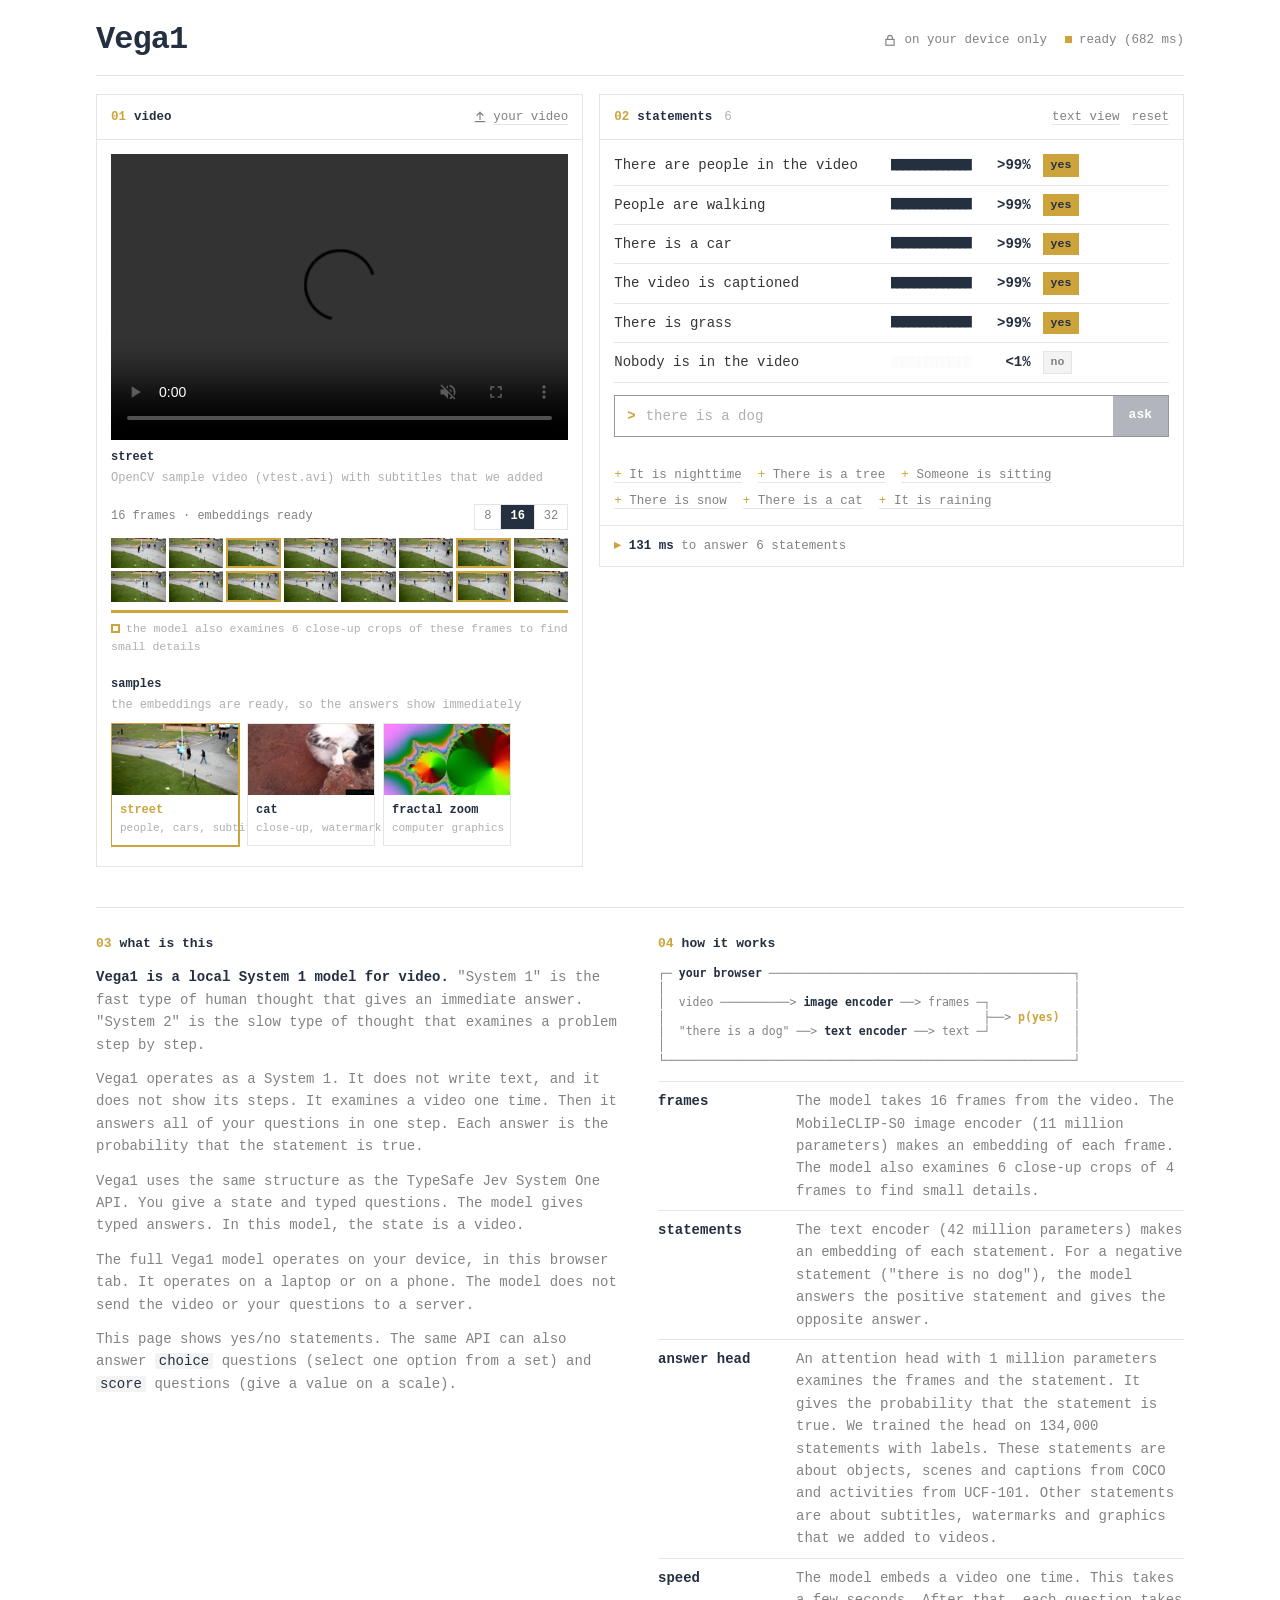
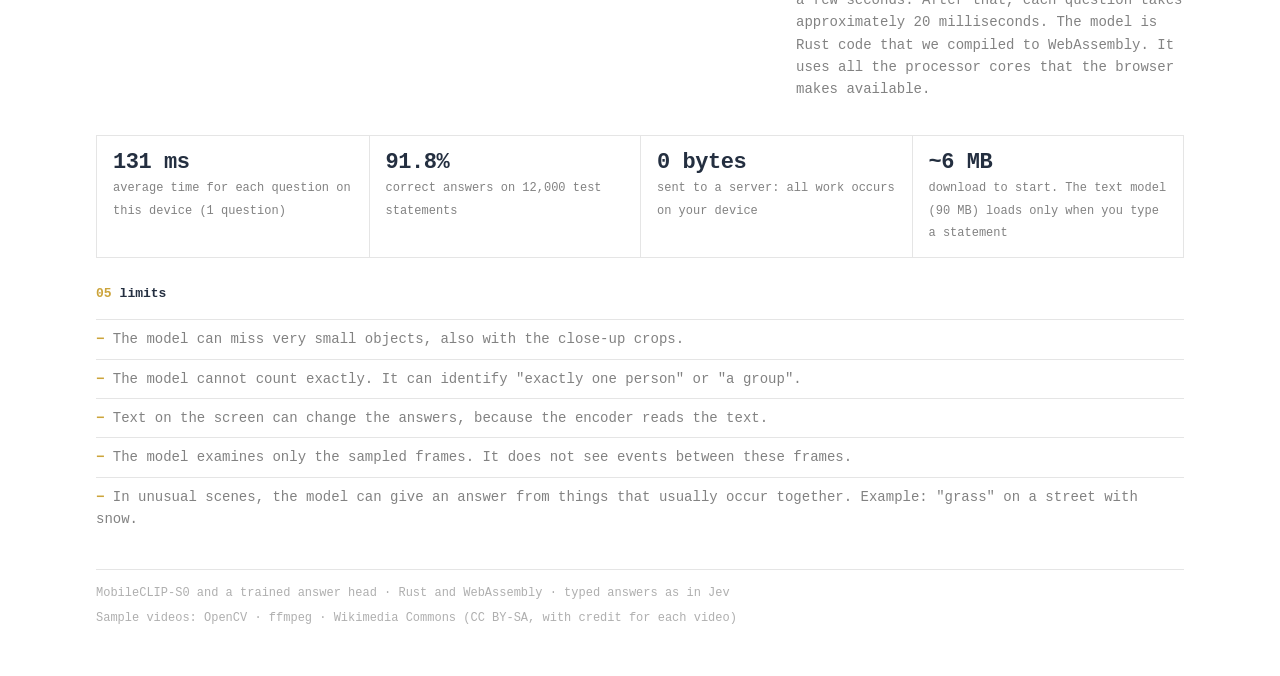
==== index.html @ 3d8e3cfb "Deploy Vega1 demo Co-Authored-By: Claude Opus 5.5 <noreply@anthropic.com>" ====
<!doctype html>
<html lang="en">
<head>
  <meta charset="utf-8">
  <meta name="viewport" content="width=device-width, initial-scale=1">
  <title>Vega1</title>
  <meta name="description" content="Ask yes/no questions about a video. Vega1, a local System 1 model, answers in milliseconds, in your browser. Nothing is uploaded.">
  <meta property="og:title" content="Vega1: a System 1 model for video">
  <meta property="og:description" content="Ask yes/no questions about a video. Vega1, a local System 1 model, answers in milliseconds, in your browser.">
  <meta property="og:type" content="website">
  <meta property="og:url" content="https://saresend.github.io/vega1/">
  <meta property="og:image" content="https://saresend.github.io/vega1/card.png">
  <meta name="twitter:card" content="summary_large_image">
  <meta name="twitter:title" content="Vega1: a System 1 model for video">
  <meta name="twitter:description" content="Ask yes/no questions about a video. Answers in milliseconds, on your device.">
  <meta name="twitter:image" content="https://saresend.github.io/vega1/card.png">
  <meta name="theme-color" content="#242F40">
  <link rel="icon" href="data:image/svg+xml,%3Csvg xmlns='http://www.w3.org/2000/svg' viewBox='0 0 32 32'%3E%3Crect width='32' height='32' fill='%23242F40'/%3E%3Cpath d='M12 9v14l11-7z' fill='%23CCA43B'/%3E%3C/svg%3E">
  <style>
    /* Fully local: system monospace stack, inline icons, no external requests.
       Palette: #363636 · #242F40 · #CCA43B · #E5E5E5 · #FFFFFF */
    :root {
      --ink: #363636; --navy: #242F40; --gold: #CCA43B; --line: #E5E5E5; --paper: #FFFFFF;
      --bg: var(--paper); --fg: var(--ink); --head: var(--navy); --muted: color-mix(in srgb, var(--ink) 62%, var(--paper));
      --faint: color-mix(in srgb, var(--ink) 40%, var(--paper)); --panel: var(--paper); --sunk: color-mix(in srgb, var(--line) 45%, var(--paper));
      --border: var(--line); --strong: color-mix(in srgb, var(--line) 55%, var(--ink));
      --btn: var(--navy); --on-btn: var(--paper);
      --yes: var(--navy); --no: color-mix(in srgb, var(--ink) 55%, var(--paper)); --unsure: var(--gold);
      --mono: "JetBrains Mono", ui-monospace, SFMono-Regular, "SF Mono", Menlo, Consolas, "Liberation Mono", monospace;
      color-scheme: light;
    }
    @media (prefers-color-scheme: dark) {
      :root {
        --bg: var(--navy); --fg: var(--line); --head: var(--paper); --muted: color-mix(in srgb, var(--line) 70%, var(--navy));
        --faint: color-mix(in srgb, var(--line) 45%, var(--navy)); --panel: color-mix(in srgb, var(--navy) 86%, var(--paper));
        --sunk: color-mix(in srgb, var(--navy) 80%, black); --border: color-mix(in srgb, var(--line) 18%, var(--navy));
        --strong: color-mix(in srgb, var(--line) 34%, var(--navy)); --btn: var(--gold); --on-btn: var(--navy);
        --yes: var(--gold); --no: color-mix(in srgb, var(--line) 55%, var(--navy)); --unsure: var(--line);
        color-scheme: dark;
      }
    }
    * { box-sizing: border-box; }
    html, body { margin: 0; }
    body { background: var(--bg); color: var(--fg); font: 14px/1.6 var(--mono); -webkit-font-smoothing: antialiased; }
    button, input, textarea { font: inherit; color: inherit; }
    button { cursor: pointer; }
    a { color: inherit; text-decoration-color: var(--gold); text-underline-offset: 3px; }
    :focus-visible { outline: 2px solid var(--gold); outline-offset: 2px; }
    [hidden] { display: none !important; }
    svg.i { width: 14px; height: 14px; flex: none; stroke: currentColor; fill: none; stroke-width: 2; stroke-linecap: square; }

    .wrap { max-width: 1120px; margin: 0 auto; padding: 0 16px 48px; }

    /* Status */
    .nav-right { margin-left: auto; display: flex; gap: 18px; flex-wrap: wrap; font-size: 12.5px; color: var(--muted); }
    .nav-right span { display: inline-flex; align-items: center; gap: 7px; white-space: nowrap; }
    .led { width: 7px; height: 7px; background: var(--faint); }
    #model-pill[data-state="ready"] .led, #model-pill[data-state="busy"] .led { background: var(--gold); }
    #model-pill[data-state="busy"] .led { animation: blink 1s steps(2) infinite; }
    #model-pill[data-state="error"] { color: var(--fg); }
    @keyframes blink { 50% { opacity: 0; } }

    /* Header */
    .top { display: flex; align-items: center; gap: 16px; flex-wrap: wrap; padding: 22px 0 18px; margin-bottom: 18px; border-bottom: 1px solid var(--border); }
    h1 { margin: 0; font-size: clamp(24px, 3.4vw, 32px); line-height: 1.1; letter-spacing: -0.03em; color: var(--head); font-weight: 700; }

    /* About */
    .about { margin-top: 40px; padding-top: 26px; border-top: 1px solid var(--border); }
    .about-grid { display: grid; grid-template-columns: minmax(0, 1fr) minmax(0, 1fr); gap: 36px; margin-bottom: 26px; }
    @media (max-width: 900px) { .about-grid { grid-template-columns: minmax(0, 1fr); gap: 20px; } }
    .about h2 { margin: 0 0 12px; font-size: 13px; font-weight: 700; color: var(--head); }
    .about h2 small { color: var(--gold); font-weight: 700; margin-right: 8px; font-size: inherit; }
    .about p { margin: 0 0 12px; color: var(--muted); }
    .about p strong { color: var(--head); }
    .about code { font: inherit; color: var(--head); background: var(--sunk); padding: 0 4px; }
    .how { list-style: none; margin: 14px 0 0; padding: 0; color: var(--muted); }
    .how li { padding: 8px 0; border-top: 1px solid var(--border); }
    .how li b { color: var(--head); }
    .how:not(.limits) li { display: grid; grid-template-columns: 9em minmax(0, 1fr); gap: 0 12px; }
    @media (max-width: 560px) { .how:not(.limits) li { grid-template-columns: 1fr; } }
    .limits li::before { content: "− "; color: var(--gold); font-weight: 700; }
    /* Fonts that carry box-drawing glyphs at the same advance as their letters. */
    pre.ascii { margin: 0; font: 11.5px/1.25 "JetBrains Mono", "SF Mono", Menlo, Consolas, "DejaVu Sans Mono", "Noto Sans Mono", monospace;
      color: var(--muted); overflow-x: auto; }
    pre.ascii b { color: var(--head); font-weight: 600; }
    pre.ascii u { text-decoration: none; color: var(--gold); font-weight: 700; }

    .stats { display: grid; grid-template-columns: repeat(4, minmax(0, 1fr)); border: 1px solid var(--border); margin-bottom: 26px; }
    .stat { padding: 14px 16px; border-left: 1px solid var(--border); }
    .stat:first-child { border-left: 0; }
    .stat b { display: block; font-size: 22px; line-height: 1.2; color: var(--head); letter-spacing: -0.02em; font-weight: 700; }
    .stat span { font-size: 12px; color: var(--muted); }
    @media (max-width: 700px) {
      .stats { grid-template-columns: repeat(2, minmax(0, 1fr)); }
      .stat:nth-child(3) { border-left: 0; }
      .stat:nth-child(n+3) { border-top: 1px solid var(--border); }
    }

    /* Panels */
    .grid { display: grid; grid-template-columns: minmax(0, 5fr) minmax(0, 6fr); gap: 16px; align-items: start; }
    @media (max-width: 900px) { .grid { grid-template-columns: 1fr; } }
    .panel { border: 1px solid var(--border); background: var(--panel); min-width: 0; }
    .panel-head { display: flex; align-items: center; gap: 12px; padding: 10px 14px; border-bottom: 1px solid var(--border); font-size: 12.5px; }
    .panel-head h2 { margin: 0; font-size: 12.5px; font-weight: 700; color: var(--head); }
    .panel-head h2 small { color: var(--gold); font-weight: 700; margin-right: 8px; font-size: inherit; }
    .panel-head .count { color: var(--faint); }
    .panel-head .spacer { flex: 1; }
    .ghost { display: inline-flex; align-items: center; gap: 6px; background: none; border: 0; padding: 2px 0; color: var(--muted);
      font-size: 12.5px; white-space: nowrap; text-decoration: underline; text-decoration-color: var(--border); text-underline-offset: 4px; }
    .ghost:hover { color: var(--head); text-decoration-color: var(--gold); }
    .panel-body { padding: 14px; }

    /* Video panel */
    .drop { border: 1px dashed var(--strong); padding: 24px 14px; text-align: center; background: var(--sunk); transition: background .12s, border-color .12s; }
    .drop.over { border-color: var(--gold); background: color-mix(in srgb, var(--gold) 10%, var(--panel)); }
    .drop strong { display: block; color: var(--head); }
    .drop .hint { color: var(--faint); font-size: 12px; }
    .btn { display: inline-flex; align-items: center; gap: 8px; margin-top: 12px; padding: 8px 14px; border: 0; background: var(--btn); color: var(--on-btn);
      font-weight: 700; font-size: 13px; }
    .btn:hover { filter: brightness(1.12); }
    .label-row { display: flex; flex-wrap: wrap; align-items: baseline; gap: 2px 10px; margin: 18px 0 8px; font-size: 12px; color: var(--faint); }
    .label-row b { color: var(--head); font-weight: 700; }
    .samples { display: grid; grid-auto-flow: column; grid-auto-columns: 128px; gap: 8px; overflow-x: auto; scroll-snap-type: x mandatory;
      padding-bottom: 6px; -webkit-overflow-scrolling: touch; scrollbar-width: thin; }
    .sample { scroll-snap-align: start; }
    .sample.active { border-color: var(--gold); outline: 1px solid var(--gold); }
    .sample.active .sname { color: var(--gold); }
    .text-status { font-size: 12px; color: var(--faint); margin-top: 6px; min-height: 1em; }
    .sample { display: flex; flex-direction: column; padding: 0; text-align: left; border: 1px solid var(--border); background: var(--panel); min-width: 0; }
    .sample:hover { border-color: var(--gold); }
    .sample:hover .sname { color: var(--gold); }
    .sample .thumb { display: block; width: 100%; aspect-ratio: 16 / 9; background-color: var(--navy); background-repeat: no-repeat; }
    .sample .sname { padding: 6px 8px 0; font-size: 12px; font-weight: 700; color: var(--head); overflow: hidden; text-overflow: ellipsis; white-space: nowrap; }
    .sample .smeta { padding: 0 8px 7px; font-size: 11px; color: var(--faint); overflow: hidden; text-overflow: ellipsis; white-space: nowrap; }

    .player video { width: 100%; display: block; aspect-ratio: 16 / 10; object-fit: contain; background: #000; }
    .file-row { display: flex; flex-wrap: wrap; align-items: baseline; gap: 2px 10px; margin-top: 8px; font-size: 12px; color: var(--faint); }
    .file-row .name { color: var(--head); font-weight: 700; }
    .frames-head { display: flex; align-items: center; gap: 10px; margin: 16px 0 8px; font-size: 12px; color: var(--muted); }
    .frames-head .spacer { flex: 1; }
    .seg { display: inline-flex; border: 1px solid var(--border); }
    .seg button { border: 0; background: none; padding: 2px 9px; font-size: 12px; color: var(--muted); }
    .seg button + button { border-left: 1px solid var(--border); }
    .seg button[aria-pressed="true"] { background: var(--btn); color: var(--on-btn); font-weight: 700; }
    .strip { display: grid; grid-template-columns: repeat(8, 1fr); gap: 3px; }
    .strip .f { position: relative; aspect-ratio: 16 / 9; background-color: var(--sunk); background-repeat: no-repeat; overflow: hidden; }
    .strip .f canvas { width: 100%; height: 100%; display: block; opacity: 0; transition: opacity .2s; }
    .strip .f.decoded canvas { opacity: 0.35; }
    .strip .f.done canvas { opacity: 1; }
    .strip .f.crops { outline: 2px solid var(--gold); outline-offset: -2px; }
    .progress { height: 3px; background: var(--border); margin-top: 8px; }
    .progress i { display: block; height: 100%; width: 0; background: var(--gold); transition: width .2s; }
    .legend { margin-top: 7px; font-size: 11.5px; color: var(--faint); }
    .legend b { display: inline-block; width: 9px; height: 9px; outline: 2px solid var(--gold); outline-offset: -2px; margin-right: 6px; vertical-align: -1px; }

    /* Statements */
    .stmts { list-style: none; margin: 0; padding: 0; }
    .stmt { display: grid; grid-template-columns: minmax(0, 1fr) auto 3.4em 6.6em 22px; align-items: center; gap: 12px;
      padding: 8px 0; border-bottom: 1px solid var(--border); }
    .stmt:first-child { padding-top: 0; }
    .stmt .text { overflow-wrap: anywhere; }
    .bar { font-size: 11px; letter-spacing: -0.08em; white-space: nowrap; user-select: none; }
    .bar .on { color: var(--no); }
    .bar .off { color: var(--border); }
    .pct { text-align: right; font-variant-numeric: tabular-nums; font-weight: 700; color: var(--head); }
    .tag { justify-self: start; font-size: 11.5px; font-weight: 700; padding: 1px 7px; border: 1px solid var(--border); color: var(--muted); }
    .stmt.yes .bar .on { color: var(--yes); }
    .stmt.yes .tag { background: var(--gold); border-color: var(--gold); color: var(--navy); }
    .stmt.no .tag { background: var(--sunk); }
    .stmt.unsure .bar .on { color: var(--unsure); }
    .stmt.unsure .tag { border-style: dashed; border-color: var(--gold); color: var(--fg); }
    .stmt.idle .tag, .stmt.pending .tag { visibility: hidden; }
    .stmt.idle .pct, .stmt.pending .pct { color: var(--faint); font-weight: 400; }
    .stmt.pending .bar .off { animation: blink 0.9s steps(2) infinite; }
    .remove { width: 22px; height: 22px; border: 0; background: none; color: var(--faint); display: grid; place-items: center; opacity: 0; }
    .stmt:hover .remove, .remove:focus-visible { opacity: 1; }
    .remove:hover { color: var(--head); }
    @media (hover: none) { .remove { opacity: 1; } }
    @media (max-width: 560px) {
      .stmt { grid-template-columns: minmax(0, 1fr) auto auto 30px; row-gap: 0; gap: 0 8px; padding: 6px 0; }
      .stmt .text { grid-column: 1; grid-row: 1; }
      .stmt .pct { grid-column: 2; grid-row: 1; }
      .stmt .tag { grid-column: 3; grid-row: 1; }
      .stmt .remove { grid-column: 4; grid-row: 1 / 3; width: 30px; height: 30px; }
      .stmt .bar { grid-column: 1 / 4; grid-row: 2; font-size: 8px; line-height: 1.2; letter-spacing: -0.1em; }
    }
    .add { display: flex; margin-top: 12px; border: 1px solid var(--strong); }
    .add:focus-within { border-color: var(--gold); }
    .add .prompt { padding: 9px 0 9px 12px; color: var(--gold); font-weight: 700; }
    .add input { flex: 1; min-width: 0; padding: 9px 10px; border: 0; background: transparent; }
    .add input::placeholder { color: var(--faint); }
    .add input:focus { outline: none; }
    .add button { border: 0; padding: 0 16px; background: var(--btn); color: var(--on-btn); font-weight: 700; font-size: 13px; }
    .add button:disabled { opacity: .35; cursor: default; }
    .suggest { display: flex; flex-wrap: wrap; gap: 6px 16px; margin-top: 10px; font-size: 12.5px; }
    .suggest button { border: 0; background: none; padding: 0; color: var(--muted); text-decoration: underline; text-decoration-color: var(--border); text-underline-offset: 4px; }
    .suggest button:hover { color: var(--head); text-decoration-color: var(--gold); }
    .suggest button::before { content: "+ "; color: var(--gold); }
    .bulk textarea { width: 100%; min-height: 280px; padding: 10px 12px; border: 1px solid var(--strong); background: var(--sunk); font-size: 13px; line-height: 1.7; resize: vertical; }
    .bulk .hint { color: var(--faint); font-size: 12px; margin-top: 6px; }
    .foot { display: flex; align-items: center; gap: 8px; padding: 10px 14px; border-top: 1px solid var(--border); font-size: 12.5px; color: var(--muted); min-height: 41px; }
    .foot .speed { color: var(--head); font-weight: 700; }
    .foot .speed::before { content: "▸ "; color: var(--gold); }
    .foot .error::before { content: "! "; color: var(--gold); font-weight: 700; }
    .empty { color: var(--faint); padding: 4px 0 10px; }

    footer { margin-top: 30px; padding-top: 14px; border-top: 1px solid var(--border); color: var(--faint); font-size: 12px; display: flex; flex-wrap: wrap; gap: 6px 18px; }
    /* Phones (last, so it overrides the rules above). */
    @media (max-width: 560px) {
      .add input { font-size: 16px; } /* iOS zooms into smaller inputs */
      .remove { width: 36px; height: 36px; }
      .suggest { gap: 10px 16px; }
      .suggest button { padding: 4px 0; }
      .samples { grid-auto-columns: 104px; }
      /* Phones: answers in the first screen. */
      .wrap { padding: 0 10px 40px; }
      .top { padding: 12px 0 10px; margin-bottom: 10px; gap: 6px 12px; }
      h1 { font-size: 22px; }
      .nav-right { gap: 12px; font-size: 11px; }
      .panel-head { padding: 8px 10px; }
      .panel-body { padding: 10px; }
      .player video { aspect-ratio: 16 / 9; max-height: 38vh; }
      .file-row { flex-wrap: nowrap; overflow: hidden; }
      .file-row #file-meta { overflow: hidden; text-overflow: ellipsis; white-space: nowrap; }
      .frames-head { margin: 8px 0 0; }
      .frames-head .seg, .strip, .legend { display: none; }
      #viewer:not(.analyzing) .frames-head, #viewer:not(.analyzing) .progress { display: none; }
      .samples { grid-auto-columns: 96px; }
      .sample .smeta { display: none; }
      .sample .sname { padding: 5px 6px 6px; font-size: 11.5px; }
      #samples-mobile { margin-top: 10px; }
      #samples-mobile #samples-wrap { border: 1px solid var(--border); background: var(--panel); padding: 2px 10px 6px; }
      .label-row { margin: 10px 0 6px; }
      .label-row span { display: none; }
      .grid { gap: 10px; }
      .about { margin-top: 28px; }
    }
  </style>
</head>
<body>
<div class="wrap">
  <header class="top">
    <h1>Vega1</h1>
    <div class="nav-right">
      <span title="The video and your statements stay on this device">
        <svg class="i" viewBox="0 0 24 24"><rect x="5" y="11" width="14" height="10"/><path d="M8 11V8a4 4 0 0 1 8 0v3"/></svg>on your device only
      </span>
      <span id="model-pill" data-state="busy" role="status" aria-live="polite"><span class="led"></span><span id="model-status">Vega1 loads…</span></span>
    </div>
  </header>

  <div class="grid">
    <section class="panel" aria-labelledby="video-title">
      <div class="panel-head">
        <h2 id="video-title"><small>01</small>video</h2>
        <span class="spacer"></span>
        <button class="ghost" id="change">
          <svg class="i" viewBox="0 0 24 24"><path d="M12 16V4M7 9l5-5 5 5M4 20h16"/></svg>your video
        </button>
      </div>
      <div class="panel-body">
        <input type="file" id="file" accept="video/*" hidden>
        <div id="picker">
          <div class="drop" id="drop">
            <strong>put a video here</strong>
            <span class="hint">MP4, WebM or MOV. The video stays on this device.</span><br>
            <button class="btn" id="browse">
              <svg class="i" viewBox="0 0 24 24"><path d="M12 16V4M7 9l5-5 5 5M4 20h16"/></svg>select a video
            </button>
          </div>
        </div>

        <div id="viewer" hidden>
          <div class="player"><video id="preview" controls muted playsinline loop></video></div>
          <div class="file-row"><span class="name" id="file-name"></span><span id="file-meta"></span></div>
          <div class="frames-head">
            <span id="frames-status">sampled frames</span>
            <span class="spacer"></span>
            <div class="seg" role="group" aria-label="Frames to sample">
              <button data-frames="8" aria-pressed="false">8</button>
              <button data-frames="16" aria-pressed="true">16</button>
              <button data-frames="32" aria-pressed="false">32</button>
            </div>
          </div>
          <div class="strip" id="strip"></div>
          <div class="progress"><i id="progress"></i></div>
          <div class="legend"><b></b>the model also examines 6 close-up crops of these frames to find small details</div>
        </div>
        <div id="samples-home"></div>
        <div id="samples-wrap" hidden>
          <div class="label-row"><b>samples</b><span>the embeddings are ready, so the answers show immediately</span></div>
          <div class="samples" id="samples"></div>
        </div>
      </div>
    </section>

    <section class="panel" aria-labelledby="stmts-title">
      <div class="panel-head">
        <h2 id="stmts-title"><small>02</small>statements</h2>
        <span class="count" id="count"></span>
        <span class="spacer"></span>
        <button class="ghost" id="bulk-toggle">text view</button>
        <button class="ghost" id="reset" title="Show the example statements again">reset</button>
      </div>
      <div class="panel-body">
        <div id="list-view">
          <ul class="stmts" id="stmts" aria-live="polite"></ul>
          <div class="empty" id="empty" hidden>There are no statements. Add a statement below.</div>
          <form class="add" id="add-form" autocomplete="off">
            <span class="prompt" aria-hidden="true">&gt;</span>
            <input id="add-input" placeholder="there is a dog" aria-label="New statement" maxlength="300">
            <button id="add-btn" type="submit" disabled>ask</button>
          </form>
          <div class="text-status" id="text-status" aria-live="polite"></div>
          <div class="suggest" id="suggest"></div>
        </div>
        <div class="bulk" id="bulk-view" hidden>
          <textarea id="bulk" spellcheck="false" aria-label="Statements, one per line"></textarea>
          <div class="hint">Write one statement on each line. You can use negative statements ("there is no dog").</div>
        </div>
      </div>
      <div class="foot" id="foot"><span id="foot-text">Select a video. Then the model answers the statements.</span></div>
    </section>
  </div>

  <section class="about" aria-labelledby="about-title">
    <div class="about-grid">
      <div>
        <h2 id="about-title"><small>03</small>what is this</h2>
        <p><strong>Vega1 is a local System 1 model for video.</strong> "System 1" is the fast type of human
          thought that gives an immediate answer. "System 2" is the slow type of thought that examines a problem step by
          step.</p>
        <p>Vega1 operates as a System 1. It does not write text, and it does not show its steps. It examines a video
          one time. Then it answers all of your questions in one step. Each answer is the probability that the statement
          is true.</p>
        <p>Vega1 uses the same structure as the TypeSafe Jev System One API. You give a state and typed questions.
          The model gives typed answers. In this model, the state is a video.</p>
        <p>The full Vega1 model operates on your device, in this browser tab. It operates on a laptop or on a phone. The model
          does not send the video or your questions to a server.</p>
        <p>This page shows yes/no statements. The same API can also answer <code>choice</code> questions (select one
          option from a set) and <code>score</code> questions (give a value on a scale).</p>
      </div>
      <div>
        <h2><small>04</small>how it works</h2>
        <pre class="ascii" aria-hidden="true">┌─ <b>your browser</b> ────────────────────────────────────────────┐
│                                                           │
│  video ──────────&gt; <b>image encoder</b> ──&gt; frames ─┐            │
│                                              ├──&gt; <u>p(yes)</u>  │
│  &quot;there is a dog&quot; ──&gt; <b>text encoder</b> ──&gt; text ─┘            │
│                                                           │
└───────────────────────────────────────────────────────────┘</pre>
        <ul class="how">
          <li><b>frames</b> The model takes 16 frames from the video. The MobileCLIP-S0 image encoder (11 million
            parameters) makes an embedding of each frame. The model also examines 6 close-up crops of 4 frames to find
            small details.</li>
          <li><b>statements</b> The text encoder (42 million parameters) makes an embedding of each statement. For a
            negative statement ("there is no dog"), the model answers the positive statement and gives the opposite
            answer.</li>
          <li><b>answer head</b> An attention head with 1 million parameters examines the frames and the statement. It
            gives the probability that the statement is true. We trained the head on 134,000 statements with labels.
            These statements are about objects, scenes and captions from COCO and activities from UCF-101. Other
            statements are about subtitles, watermarks and graphics that we added to videos.</li>
          <li><b>speed</b> The model embeds a video one time. This takes a few seconds. After that, each question takes
            approximately 20 milliseconds. The model is Rust code that we compiled to WebAssembly. It uses all the
            processor cores that the browser makes available.</li>
        </ul>
      </div>
    </div>

    <div class="stats">
      <div class="stat"><b id="stat-latency">~20 ms</b><span id="stat-latency-label">for each question, after the model embeds the video</span></div>
      <div class="stat"><b>91.8%</b><span>correct answers on 12,000 test statements</span></div>
      <div class="stat"><b>0 bytes</b><span>sent to a server: all work occurs on your device</span></div>
      <div class="stat"><b>~6 MB</b><span>download to start. The text model (90 MB) loads only when you type a statement</span></div>
    </div>

    <h2><small>05</small>limits</h2>
    <ul class="how limits">
      <li>The model can miss very small objects, also with the close-up crops.</li>
      <li>The model cannot count exactly. It can identify "exactly one person" or "a group".</li>
      <li>Text on the screen can change the answers, because the encoder reads the text.</li>
      <li>The model examines only the sampled frames. It does not see events between these frames.</li>
      <li>In unusual scenes, the model can give an answer from things that usually occur together. Example: "grass" on a
        street with snow.</li>
    </ul>
  </section>

  <div id="samples-mobile"></div>

  <footer>
    <span>MobileCLIP-S0 and a trained answer head · Rust and WebAssembly · typed answers as in Jev</span>
    <span>Sample videos: OpenCV · ffmpeg · Wikimedia Commons (CC BY-SA, with credit for each video)</span>
  </footer>
</div>
<script type="module" src="main.js"></script>
</body>
</html>
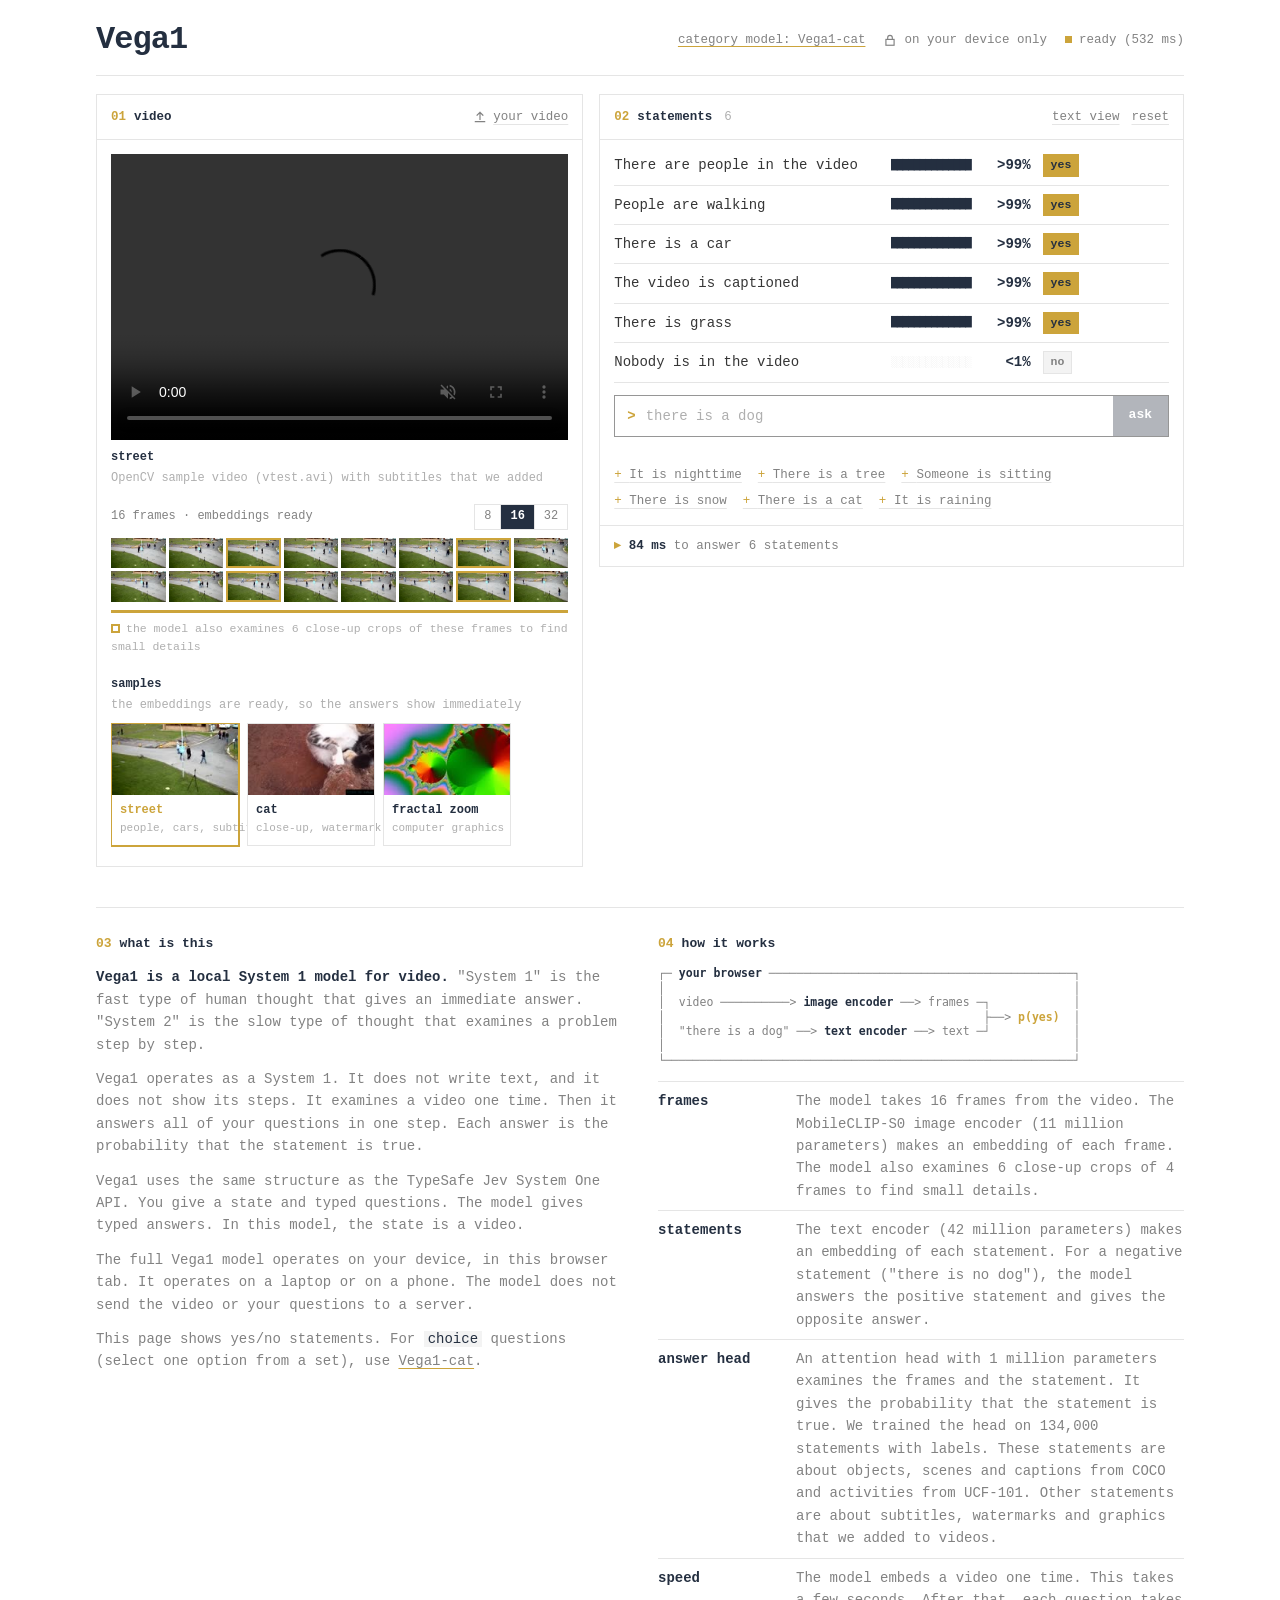
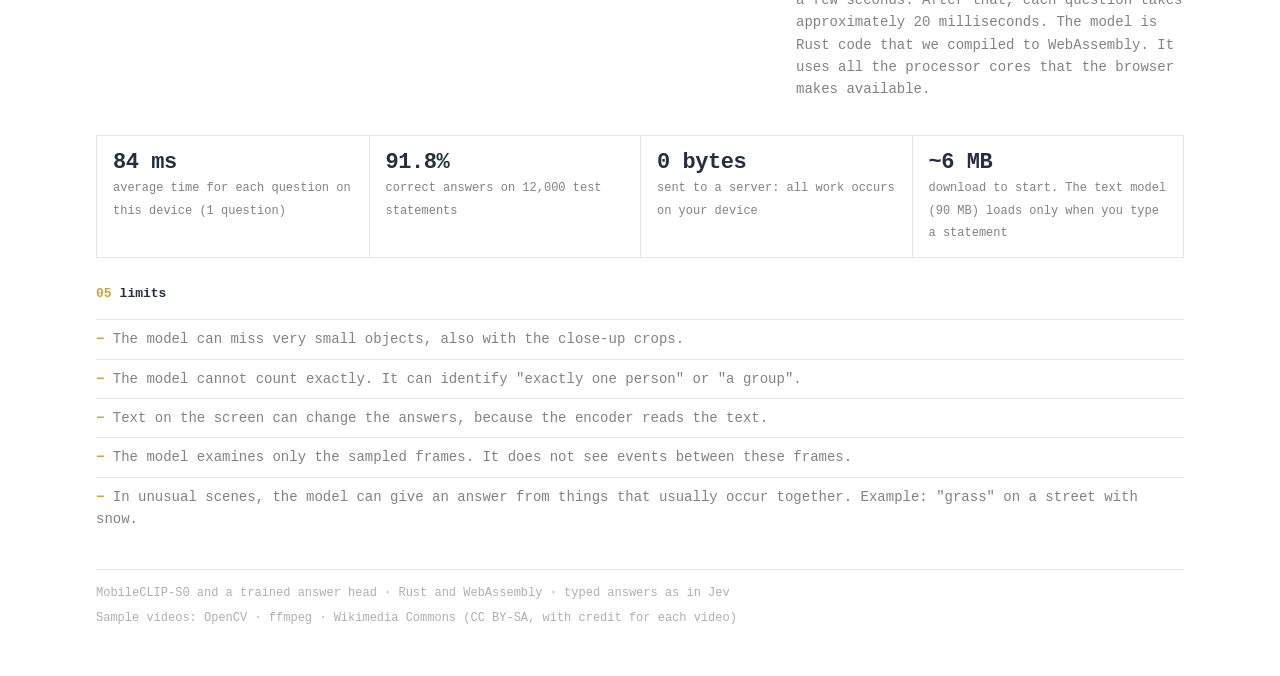
==== commit 8c019ef4: "Deploy Vega1 demo Co-Authored-By: Claude Opus 5.5 <noreply@anthropic.com>" ====
--- a/index.html
+++ b/index.html
@@ -16,233 +16,15 @@
   <meta name="twitter:image" content="https://saresend.github.io/vega1/card.png">
   <meta name="theme-color" content="#242F40">
   <link rel="icon" href="data:image/svg+xml,%3Csvg xmlns='http://www.w3.org/2000/svg' viewBox='0 0 32 32'%3E%3Crect width='32' height='32' fill='%23242F40'/%3E%3Cpath d='M12 9v14l11-7z' fill='%23CCA43B'/%3E%3C/svg%3E">
-  <style>
-    /* Fully local: system monospace stack, inline icons, no external requests.
-       Palette: #363636 · #242F40 · #CCA43B · #E5E5E5 · #FFFFFF */
-    :root {
-      --ink: #363636; --navy: #242F40; --gold: #CCA43B; --line: #E5E5E5; --paper: #FFFFFF;
-      --bg: var(--paper); --fg: var(--ink); --head: var(--navy); --muted: color-mix(in srgb, var(--ink) 62%, var(--paper));
-      --faint: color-mix(in srgb, var(--ink) 40%, var(--paper)); --panel: var(--paper); --sunk: color-mix(in srgb, var(--line) 45%, var(--paper));
-      --border: var(--line); --strong: color-mix(in srgb, var(--line) 55%, var(--ink));
-      --btn: var(--navy); --on-btn: var(--paper);
-      --yes: var(--navy); --no: color-mix(in srgb, var(--ink) 55%, var(--paper)); --unsure: var(--gold);
-      --mono: "JetBrains Mono", ui-monospace, SFMono-Regular, "SF Mono", Menlo, Consolas, "Liberation Mono", monospace;
-      color-scheme: light;
-    }
-    @media (prefers-color-scheme: dark) {
-      :root {
-        --bg: var(--navy); --fg: var(--line); --head: var(--paper); --muted: color-mix(in srgb, var(--line) 70%, var(--navy));
-        --faint: color-mix(in srgb, var(--line) 45%, var(--navy)); --panel: color-mix(in srgb, var(--navy) 86%, var(--paper));
-        --sunk: color-mix(in srgb, var(--navy) 80%, black); --border: color-mix(in srgb, var(--line) 18%, var(--navy));
-        --strong: color-mix(in srgb, var(--line) 34%, var(--navy)); --btn: var(--gold); --on-btn: var(--navy);
-        --yes: var(--gold); --no: color-mix(in srgb, var(--line) 55%, var(--navy)); --unsure: var(--line);
-        color-scheme: dark;
-      }
-    }
-    * { box-sizing: border-box; }
-    html, body { margin: 0; }
-    body { background: var(--bg); color: var(--fg); font: 14px/1.6 var(--mono); -webkit-font-smoothing: antialiased; }
-    button, input, textarea { font: inherit; color: inherit; }
-    button { cursor: pointer; }
-    a { color: inherit; text-decoration-color: var(--gold); text-underline-offset: 3px; }
-    :focus-visible { outline: 2px solid var(--gold); outline-offset: 2px; }
-    [hidden] { display: none !important; }
-    svg.i { width: 14px; height: 14px; flex: none; stroke: currentColor; fill: none; stroke-width: 2; stroke-linecap: square; }
-
-    .wrap { max-width: 1120px; margin: 0 auto; padding: 0 16px 48px; }
-
-    /* Status */
-    .nav-right { margin-left: auto; display: flex; gap: 18px; flex-wrap: wrap; font-size: 12.5px; color: var(--muted); }
-    .nav-right span { display: inline-flex; align-items: center; gap: 7px; white-space: nowrap; }
-    .led { width: 7px; height: 7px; background: var(--faint); }
-    #model-pill[data-state="ready"] .led, #model-pill[data-state="busy"] .led { background: var(--gold); }
-    #model-pill[data-state="busy"] .led { animation: blink 1s steps(2) infinite; }
-    #model-pill[data-state="error"] { color: var(--fg); }
-    @keyframes blink { 50% { opacity: 0; } }
-
-    /* Header */
-    .top { display: flex; align-items: center; gap: 16px; flex-wrap: wrap; padding: 22px 0 18px; margin-bottom: 18px; border-bottom: 1px solid var(--border); }
-    h1 { margin: 0; font-size: clamp(24px, 3.4vw, 32px); line-height: 1.1; letter-spacing: -0.03em; color: var(--head); font-weight: 700; }
-
-    /* About */
-    .about { margin-top: 40px; padding-top: 26px; border-top: 1px solid var(--border); }
-    .about-grid { display: grid; grid-template-columns: minmax(0, 1fr) minmax(0, 1fr); gap: 36px; margin-bottom: 26px; }
-    @media (max-width: 900px) { .about-grid { grid-template-columns: minmax(0, 1fr); gap: 20px; } }
-    .about h2 { margin: 0 0 12px; font-size: 13px; font-weight: 700; color: var(--head); }
-    .about h2 small { color: var(--gold); font-weight: 700; margin-right: 8px; font-size: inherit; }
-    .about p { margin: 0 0 12px; color: var(--muted); }
-    .about p strong { color: var(--head); }
-    .about code { font: inherit; color: var(--head); background: var(--sunk); padding: 0 4px; }
-    .how { list-style: none; margin: 14px 0 0; padding: 0; color: var(--muted); }
-    .how li { padding: 8px 0; border-top: 1px solid var(--border); }
-    .how li b { color: var(--head); }
-    .how:not(.limits) li { display: grid; grid-template-columns: 9em minmax(0, 1fr); gap: 0 12px; }
-    @media (max-width: 560px) { .how:not(.limits) li { grid-template-columns: 1fr; } }
-    .limits li::before { content: "− "; color: var(--gold); font-weight: 700; }
-    /* Fonts that carry box-drawing glyphs at the same advance as their letters. */
-    pre.ascii { margin: 0; font: 11.5px/1.25 "JetBrains Mono", "SF Mono", Menlo, Consolas, "DejaVu Sans Mono", "Noto Sans Mono", monospace;
-      color: var(--muted); overflow-x: auto; }
-    pre.ascii b { color: var(--head); font-weight: 600; }
-    pre.ascii u { text-decoration: none; color: var(--gold); font-weight: 700; }
-
-    .stats { display: grid; grid-template-columns: repeat(4, minmax(0, 1fr)); border: 1px solid var(--border); margin-bottom: 26px; }
-    .stat { padding: 14px 16px; border-left: 1px solid var(--border); }
-    .stat:first-child { border-left: 0; }
-    .stat b { display: block; font-size: 22px; line-height: 1.2; color: var(--head); letter-spacing: -0.02em; font-weight: 700; }
-    .stat span { font-size: 12px; color: var(--muted); }
-    @media (max-width: 700px) {
-      .stats { grid-template-columns: repeat(2, minmax(0, 1fr)); }
-      .stat:nth-child(3) { border-left: 0; }
-      .stat:nth-child(n+3) { border-top: 1px solid var(--border); }
-    }
-
-    /* Panels */
-    .grid { display: grid; grid-template-columns: minmax(0, 5fr) minmax(0, 6fr); gap: 16px; align-items: start; }
-    @media (max-width: 900px) { .grid { grid-template-columns: 1fr; } }
-    .panel { border: 1px solid var(--border); background: var(--panel); min-width: 0; }
-    .panel-head { display: flex; align-items: center; gap: 12px; padding: 10px 14px; border-bottom: 1px solid var(--border); font-size: 12.5px; }
-    .panel-head h2 { margin: 0; font-size: 12.5px; font-weight: 700; color: var(--head); }
-    .panel-head h2 small { color: var(--gold); font-weight: 700; margin-right: 8px; font-size: inherit; }
-    .panel-head .count { color: var(--faint); }
-    .panel-head .spacer { flex: 1; }
-    .ghost { display: inline-flex; align-items: center; gap: 6px; background: none; border: 0; padding: 2px 0; color: var(--muted);
-      font-size: 12.5px; white-space: nowrap; text-decoration: underline; text-decoration-color: var(--border); text-underline-offset: 4px; }
-    .ghost:hover { color: var(--head); text-decoration-color: var(--gold); }
-    .panel-body { padding: 14px; }
-
-    /* Video panel */
-    .drop { border: 1px dashed var(--strong); padding: 24px 14px; text-align: center; background: var(--sunk); transition: background .12s, border-color .12s; }
-    .drop.over { border-color: var(--gold); background: color-mix(in srgb, var(--gold) 10%, var(--panel)); }
-    .drop strong { display: block; color: var(--head); }
-    .drop .hint { color: var(--faint); font-size: 12px; }
-    .btn { display: inline-flex; align-items: center; gap: 8px; margin-top: 12px; padding: 8px 14px; border: 0; background: var(--btn); color: var(--on-btn);
-      font-weight: 700; font-size: 13px; }
-    .btn:hover { filter: brightness(1.12); }
-    .label-row { display: flex; flex-wrap: wrap; align-items: baseline; gap: 2px 10px; margin: 18px 0 8px; font-size: 12px; color: var(--faint); }
-    .label-row b { color: var(--head); font-weight: 700; }
-    .samples { display: grid; grid-auto-flow: column; grid-auto-columns: 128px; gap: 8px; overflow-x: auto; scroll-snap-type: x mandatory;
-      padding-bottom: 6px; -webkit-overflow-scrolling: touch; scrollbar-width: thin; }
-    .sample { scroll-snap-align: start; }
-    .sample.active { border-color: var(--gold); outline: 1px solid var(--gold); }
-    .sample.active .sname { color: var(--gold); }
-    .text-status { font-size: 12px; color: var(--faint); margin-top: 6px; min-height: 1em; }
-    .sample { display: flex; flex-direction: column; padding: 0; text-align: left; border: 1px solid var(--border); background: var(--panel); min-width: 0; }
-    .sample:hover { border-color: var(--gold); }
-    .sample:hover .sname { color: var(--gold); }
-    .sample .thumb { display: block; width: 100%; aspect-ratio: 16 / 9; background-color: var(--navy); background-repeat: no-repeat; }
-    .sample .sname { padding: 6px 8px 0; font-size: 12px; font-weight: 700; color: var(--head); overflow: hidden; text-overflow: ellipsis; white-space: nowrap; }
-    .sample .smeta { padding: 0 8px 7px; font-size: 11px; color: var(--faint); overflow: hidden; text-overflow: ellipsis; white-space: nowrap; }
-
-    .player video { width: 100%; display: block; aspect-ratio: 16 / 10; object-fit: contain; background: #000; }
-    .file-row { display: flex; flex-wrap: wrap; align-items: baseline; gap: 2px 10px; margin-top: 8px; font-size: 12px; color: var(--faint); }
-    .file-row .name { color: var(--head); font-weight: 700; }
-    .frames-head { display: flex; align-items: center; gap: 10px; margin: 16px 0 8px; font-size: 12px; color: var(--muted); }
-    .frames-head .spacer { flex: 1; }
-    .seg { display: inline-flex; border: 1px solid var(--border); }
-    .seg button { border: 0; background: none; padding: 2px 9px; font-size: 12px; color: var(--muted); }
-    .seg button + button { border-left: 1px solid var(--border); }
-    .seg button[aria-pressed="true"] { background: var(--btn); color: var(--on-btn); font-weight: 700; }
-    .strip { display: grid; grid-template-columns: repeat(8, 1fr); gap: 3px; }
-    .strip .f { position: relative; aspect-ratio: 16 / 9; background-color: var(--sunk); background-repeat: no-repeat; overflow: hidden; }
-    .strip .f canvas { width: 100%; height: 100%; display: block; opacity: 0; transition: opacity .2s; }
-    .strip .f.decoded canvas { opacity: 0.35; }
-    .strip .f.done canvas { opacity: 1; }
-    .strip .f.crops { outline: 2px solid var(--gold); outline-offset: -2px; }
-    .progress { height: 3px; background: var(--border); margin-top: 8px; }
-    .progress i { display: block; height: 100%; width: 0; background: var(--gold); transition: width .2s; }
-    .legend { margin-top: 7px; font-size: 11.5px; color: var(--faint); }
-    .legend b { display: inline-block; width: 9px; height: 9px; outline: 2px solid var(--gold); outline-offset: -2px; margin-right: 6px; vertical-align: -1px; }
-
-    /* Statements */
-    .stmts { list-style: none; margin: 0; padding: 0; }
-    .stmt { display: grid; grid-template-columns: minmax(0, 1fr) auto 3.4em 6.6em 22px; align-items: center; gap: 12px;
-      padding: 8px 0; border-bottom: 1px solid var(--border); }
-    .stmt:first-child { padding-top: 0; }
-    .stmt .text { overflow-wrap: anywhere; }
-    .bar { font-size: 11px; letter-spacing: -0.08em; white-space: nowrap; user-select: none; }
-    .bar .on { color: var(--no); }
-    .bar .off { color: var(--border); }
-    .pct { text-align: right; font-variant-numeric: tabular-nums; font-weight: 700; color: var(--head); }
-    .tag { justify-self: start; font-size: 11.5px; font-weight: 700; padding: 1px 7px; border: 1px solid var(--border); color: var(--muted); }
-    .stmt.yes .bar .on { color: var(--yes); }
-    .stmt.yes .tag { background: var(--gold); border-color: var(--gold); color: var(--navy); }
-    .stmt.no .tag { background: var(--sunk); }
-    .stmt.unsure .bar .on { color: var(--unsure); }
-    .stmt.unsure .tag { border-style: dashed; border-color: var(--gold); color: var(--fg); }
-    .stmt.idle .tag, .stmt.pending .tag { visibility: hidden; }
-    .stmt.idle .pct, .stmt.pending .pct { color: var(--faint); font-weight: 400; }
-    .stmt.pending .bar .off { animation: blink 0.9s steps(2) infinite; }
-    .remove { width: 22px; height: 22px; border: 0; background: none; color: var(--faint); display: grid; place-items: center; opacity: 0; }
-    .stmt:hover .remove, .remove:focus-visible { opacity: 1; }
-    .remove:hover { color: var(--head); }
-    @media (hover: none) { .remove { opacity: 1; } }
-    @media (max-width: 560px) {
-      .stmt { grid-template-columns: minmax(0, 1fr) auto auto 30px; row-gap: 0; gap: 0 8px; padding: 6px 0; }
-      .stmt .text { grid-column: 1; grid-row: 1; }
-      .stmt .pct { grid-column: 2; grid-row: 1; }
-      .stmt .tag { grid-column: 3; grid-row: 1; }
-      .stmt .remove { grid-column: 4; grid-row: 1 / 3; width: 30px; height: 30px; }
-      .stmt .bar { grid-column: 1 / 4; grid-row: 2; font-size: 8px; line-height: 1.2; letter-spacing: -0.1em; }
-    }
-    .add { display: flex; margin-top: 12px; border: 1px solid var(--strong); }
-    .add:focus-within { border-color: var(--gold); }
-    .add .prompt { padding: 9px 0 9px 12px; color: var(--gold); font-weight: 700; }
-    .add input { flex: 1; min-width: 0; padding: 9px 10px; border: 0; background: transparent; }
-    .add input::placeholder { color: var(--faint); }
-    .add input:focus { outline: none; }
-    .add button { border: 0; padding: 0 16px; background: var(--btn); color: var(--on-btn); font-weight: 700; font-size: 13px; }
-    .add button:disabled { opacity: .35; cursor: default; }
-    .suggest { display: flex; flex-wrap: wrap; gap: 6px 16px; margin-top: 10px; font-size: 12.5px; }
-    .suggest button { border: 0; background: none; padding: 0; color: var(--muted); text-decoration: underline; text-decoration-color: var(--border); text-underline-offset: 4px; }
-    .suggest button:hover { color: var(--head); text-decoration-color: var(--gold); }
-    .suggest button::before { content: "+ "; color: var(--gold); }
-    .bulk textarea { width: 100%; min-height: 280px; padding: 10px 12px; border: 1px solid var(--strong); background: var(--sunk); font-size: 13px; line-height: 1.7; resize: vertical; }
-    .bulk .hint { color: var(--faint); font-size: 12px; margin-top: 6px; }
-    .foot { display: flex; align-items: center; gap: 8px; padding: 10px 14px; border-top: 1px solid var(--border); font-size: 12.5px; color: var(--muted); min-height: 41px; }
-    .foot .speed { color: var(--head); font-weight: 700; }
-    .foot .speed::before { content: "▸ "; color: var(--gold); }
-    .foot .error::before { content: "! "; color: var(--gold); font-weight: 700; }
-    .empty { color: var(--faint); padding: 4px 0 10px; }
-
-    footer { margin-top: 30px; padding-top: 14px; border-top: 1px solid var(--border); color: var(--faint); font-size: 12px; display: flex; flex-wrap: wrap; gap: 6px 18px; }
-    /* Phones (last, so it overrides the rules above). */
-    @media (max-width: 560px) {
-      .add input { font-size: 16px; } /* iOS zooms into smaller inputs */
-      .remove { width: 36px; height: 36px; }
-      .suggest { gap: 10px 16px; }
-      .suggest button { padding: 4px 0; }
-      .samples { grid-auto-columns: 104px; }
-      /* Phones: answers in the first screen. */
-      .wrap { padding: 0 10px 40px; }
-      .top { padding: 12px 0 10px; margin-bottom: 10px; gap: 6px 12px; }
-      h1 { font-size: 22px; }
-      .nav-right { gap: 12px; font-size: 11px; }
-      .panel-head { padding: 8px 10px; }
-      .panel-body { padding: 10px; }
-      .player video { aspect-ratio: 16 / 9; max-height: 38vh; }
-      .file-row { flex-wrap: nowrap; overflow: hidden; }
-      .file-row #file-meta { overflow: hidden; text-overflow: ellipsis; white-space: nowrap; }
-      .frames-head { margin: 8px 0 0; }
-      .frames-head .seg, .strip, .legend { display: none; }
-      #viewer:not(.analyzing) .frames-head, #viewer:not(.analyzing) .progress { display: none; }
-      .samples { grid-auto-columns: 96px; }
-      .sample .smeta { display: none; }
-      .sample .sname { padding: 5px 6px 6px; font-size: 11.5px; }
-      #samples-mobile { margin-top: 10px; }
-      #samples-mobile #samples-wrap { border: 1px solid var(--border); background: var(--panel); padding: 2px 10px 6px; }
-      .label-row { margin: 10px 0 6px; }
-      .label-row span { display: none; }
-      .grid { gap: 10px; }
-      .about { margin-top: 28px; }
-    }
-  </style>
+  <link rel="stylesheet" href="style.css">
 </head>
 <body>
 <div class="wrap">
   <header class="top">
     <h1>Vega1</h1>
     <div class="nav-right">
-      <span title="The video and your statements stay on this device">
+      <a class="model-switch" href="vega1-cat.html">category model: Vega1-cat</a>
+      <span class="local" title="The video and your statements stay on this device">
         <svg class="i" viewBox="0 0 24 24"><rect x="5" y="11" width="14" height="10"/><path d="M8 11V8a4 4 0 0 1 8 0v3"/></svg>on your device only
       </span>
       <span id="model-pill" data-state="busy" role="status" aria-live="polite"><span class="led"></span><span id="model-status">Vega1 loads…</span></span>
@@ -337,8 +119,8 @@
           The model gives typed answers. In this model, the state is a video.</p>
         <p>The full Vega1 model operates on your device, in this browser tab. It operates on a laptop or on a phone. The model
           does not send the video or your questions to a server.</p>
-        <p>This page shows yes/no statements. The same API can also answer <code>choice</code> questions (select one
-          option from a set) and <code>score</code> questions (give a value on a scale).</p>
+        <p>This page shows yes/no statements. For <code>choice</code> questions (select one option from a set), use
+          <a href="vega1-cat.html">Vega1-cat</a>.</p>
       </div>
       <div>
         <h2><small>04</small>how it works</h2>
--- a/style.css
+++ b/style.css
@@ -0,0 +1,221 @@
+/* Fully local: system monospace stack, inline icons, no external requests.
+   Palette: #363636 · #242F40 · #CCA43B · #E5E5E5 · #FFFFFF */
+:root {
+  --ink: #363636; --navy: #242F40; --gold: #CCA43B; --line: #E5E5E5; --paper: #FFFFFF;
+  --bg: var(--paper); --fg: var(--ink); --head: var(--navy); --muted: color-mix(in srgb, var(--ink) 62%, var(--paper));
+  --faint: color-mix(in srgb, var(--ink) 40%, var(--paper)); --panel: var(--paper); --sunk: color-mix(in srgb, var(--line) 45%, var(--paper));
+  --border: var(--line); --strong: color-mix(in srgb, var(--line) 55%, var(--ink));
+  --btn: var(--navy); --on-btn: var(--paper);
+  --yes: var(--navy); --no: color-mix(in srgb, var(--ink) 55%, var(--paper)); --unsure: var(--gold);
+  --mono: "JetBrains Mono", ui-monospace, SFMono-Regular, "SF Mono", Menlo, Consolas, "Liberation Mono", monospace;
+  color-scheme: light;
+}
+@media (prefers-color-scheme: dark) {
+  :root {
+    --bg: var(--navy); --fg: var(--line); --head: var(--paper); --muted: color-mix(in srgb, var(--line) 70%, var(--navy));
+    --faint: color-mix(in srgb, var(--line) 45%, var(--navy)); --panel: color-mix(in srgb, var(--navy) 86%, var(--paper));
+    --sunk: color-mix(in srgb, var(--navy) 80%, black); --border: color-mix(in srgb, var(--line) 18%, var(--navy));
+    --strong: color-mix(in srgb, var(--line) 34%, var(--navy)); --btn: var(--gold); --on-btn: var(--navy);
+    --yes: var(--gold); --no: color-mix(in srgb, var(--line) 55%, var(--navy)); --unsure: var(--line);
+    color-scheme: dark;
+  }
+}
+* { box-sizing: border-box; }
+html, body { margin: 0; }
+body { background: var(--bg); color: var(--fg); font: 14px/1.6 var(--mono); -webkit-font-smoothing: antialiased; }
+button, input, textarea { font: inherit; color: inherit; }
+button { cursor: pointer; }
+a { color: inherit; text-decoration-color: var(--gold); text-underline-offset: 3px; }
+:focus-visible { outline: 2px solid var(--gold); outline-offset: 2px; }
+[hidden] { display: none !important; }
+svg.i { width: 14px; height: 14px; flex: none; stroke: currentColor; fill: none; stroke-width: 2; stroke-linecap: square; }
+
+.wrap { max-width: 1120px; margin: 0 auto; padding: 0 16px 48px; }
+
+/* Status */
+.nav-right { margin-left: auto; display: flex; gap: 18px; flex-wrap: wrap; font-size: 12.5px; color: var(--muted); }
+.nav-right span { display: inline-flex; align-items: center; gap: 7px; white-space: nowrap; }
+.led { width: 7px; height: 7px; background: var(--faint); }
+#model-pill[data-state="ready"] .led, #model-pill[data-state="busy"] .led { background: var(--gold); }
+#model-pill[data-state="busy"] .led { animation: blink 1s steps(2) infinite; }
+#model-pill[data-state="error"] { color: var(--fg); }
+.model-switch { color: var(--muted); }
+.model-switch:hover { color: var(--head); }
+@keyframes blink { 50% { opacity: 0; } }
+
+/* Header */
+.top { display: flex; align-items: center; gap: 16px; flex-wrap: wrap; padding: 22px 0 18px; margin-bottom: 18px; border-bottom: 1px solid var(--border); }
+h1 { margin: 0; font-size: clamp(24px, 3.4vw, 32px); line-height: 1.1; letter-spacing: -0.03em; color: var(--head); font-weight: 700; }
+
+/* About */
+.about { margin-top: 40px; padding-top: 26px; border-top: 1px solid var(--border); }
+.about-grid { display: grid; grid-template-columns: minmax(0, 1fr) minmax(0, 1fr); gap: 36px; margin-bottom: 26px; }
+@media (max-width: 900px) { .about-grid { grid-template-columns: minmax(0, 1fr); gap: 20px; } }
+.about h2 { margin: 0 0 12px; font-size: 13px; font-weight: 700; color: var(--head); }
+.about h2 small { color: var(--gold); font-weight: 700; margin-right: 8px; font-size: inherit; }
+.about p { margin: 0 0 12px; color: var(--muted); }
+.about p strong { color: var(--head); }
+.about code { font: inherit; color: var(--head); background: var(--sunk); padding: 0 4px; }
+.how { list-style: none; margin: 14px 0 0; padding: 0; color: var(--muted); }
+.how li { padding: 8px 0; border-top: 1px solid var(--border); }
+.how li b { color: var(--head); }
+.how:not(.limits) li { display: grid; grid-template-columns: 9em minmax(0, 1fr); gap: 0 12px; }
+@media (max-width: 560px) { .how:not(.limits) li { grid-template-columns: 1fr; } }
+.limits li::before { content: "− "; color: var(--gold); font-weight: 700; }
+/* Fonts that carry box-drawing glyphs at the same advance as their letters. */
+pre.ascii { margin: 0; font: 11.5px/1.25 "JetBrains Mono", "SF Mono", Menlo, Consolas, "DejaVu Sans Mono", "Noto Sans Mono", monospace;
+  color: var(--muted); overflow-x: auto; }
+pre.ascii b { color: var(--head); font-weight: 600; }
+pre.ascii u { text-decoration: none; color: var(--gold); font-weight: 700; }
+
+.stats { display: grid; grid-template-columns: repeat(4, minmax(0, 1fr)); border: 1px solid var(--border); margin-bottom: 26px; }
+.stat { padding: 14px 16px; border-left: 1px solid var(--border); }
+.stat:first-child { border-left: 0; }
+.stat b { display: block; font-size: 22px; line-height: 1.2; color: var(--head); letter-spacing: -0.02em; font-weight: 700; }
+.stat span { font-size: 12px; color: var(--muted); }
+@media (max-width: 700px) {
+  .stats { grid-template-columns: repeat(2, minmax(0, 1fr)); }
+  .stat:nth-child(3) { border-left: 0; }
+  .stat:nth-child(n+3) { border-top: 1px solid var(--border); }
+}
+
+/* Panels */
+.grid { display: grid; grid-template-columns: minmax(0, 5fr) minmax(0, 6fr); gap: 16px; align-items: start; }
+@media (max-width: 900px) { .grid { grid-template-columns: 1fr; } }
+.panel { border: 1px solid var(--border); background: var(--panel); min-width: 0; }
+.panel-head { display: flex; align-items: center; gap: 12px; padding: 10px 14px; border-bottom: 1px solid var(--border); font-size: 12.5px; }
+.panel-head h2 { margin: 0; font-size: 12.5px; font-weight: 700; color: var(--head); }
+.panel-head h2 small { color: var(--gold); font-weight: 700; margin-right: 8px; font-size: inherit; }
+.panel-head .count { color: var(--faint); }
+.panel-head .spacer { flex: 1; }
+.ghost { display: inline-flex; align-items: center; gap: 6px; background: none; border: 0; padding: 2px 0; color: var(--muted);
+  font-size: 12.5px; white-space: nowrap; text-decoration: underline; text-decoration-color: var(--border); text-underline-offset: 4px; }
+.ghost:hover { color: var(--head); text-decoration-color: var(--gold); }
+.panel-body { padding: 14px; }
+
+/* Video panel */
+.drop { border: 1px dashed var(--strong); padding: 24px 14px; text-align: center; background: var(--sunk); transition: background .12s, border-color .12s; }
+.drop.over { border-color: var(--gold); background: color-mix(in srgb, var(--gold) 10%, var(--panel)); }
+.drop strong { display: block; color: var(--head); }
+.drop .hint { color: var(--faint); font-size: 12px; }
+.btn { display: inline-flex; align-items: center; gap: 8px; margin-top: 12px; padding: 8px 14px; border: 0; background: var(--btn); color: var(--on-btn);
+  font-weight: 700; font-size: 13px; }
+.btn:hover { filter: brightness(1.12); }
+.label-row { display: flex; flex-wrap: wrap; align-items: baseline; gap: 2px 10px; margin: 18px 0 8px; font-size: 12px; color: var(--faint); }
+.label-row b { color: var(--head); font-weight: 700; }
+.samples { display: grid; grid-auto-flow: column; grid-auto-columns: 128px; gap: 8px; overflow-x: auto; scroll-snap-type: x mandatory;
+  padding-bottom: 6px; -webkit-overflow-scrolling: touch; scrollbar-width: thin; }
+.sample { scroll-snap-align: start; }
+.sample.active { border-color: var(--gold); outline: 1px solid var(--gold); }
+.sample.active .sname { color: var(--gold); }
+.text-status { font-size: 12px; color: var(--faint); margin-top: 6px; min-height: 1em; }
+.sample { display: flex; flex-direction: column; padding: 0; text-align: left; border: 1px solid var(--border); background: var(--panel); min-width: 0; }
+.sample:hover { border-color: var(--gold); }
+.sample:hover .sname { color: var(--gold); }
+.sample .thumb { display: block; width: 100%; aspect-ratio: 16 / 9; background-color: var(--navy); background-repeat: no-repeat; }
+.sample .sname { padding: 6px 8px 0; font-size: 12px; font-weight: 700; color: var(--head); overflow: hidden; text-overflow: ellipsis; white-space: nowrap; }
+.sample .smeta { padding: 0 8px 7px; font-size: 11px; color: var(--faint); overflow: hidden; text-overflow: ellipsis; white-space: nowrap; }
+
+.player video { width: 100%; display: block; aspect-ratio: 16 / 10; object-fit: contain; background: #000; }
+.file-row { display: flex; flex-wrap: wrap; align-items: baseline; gap: 2px 10px; margin-top: 8px; font-size: 12px; color: var(--faint); }
+.file-row .name { color: var(--head); font-weight: 700; }
+.frames-head { display: flex; align-items: center; gap: 10px; margin: 16px 0 8px; font-size: 12px; color: var(--muted); }
+.frames-head .spacer { flex: 1; }
+.seg { display: inline-flex; border: 1px solid var(--border); }
+.seg button { border: 0; background: none; padding: 2px 9px; font-size: 12px; color: var(--muted); }
+.seg button + button { border-left: 1px solid var(--border); }
+.seg button[aria-pressed="true"] { background: var(--btn); color: var(--on-btn); font-weight: 700; }
+.strip { display: grid; grid-template-columns: repeat(8, 1fr); gap: 3px; }
+.strip .f { position: relative; aspect-ratio: 16 / 9; background-color: var(--sunk); background-repeat: no-repeat; overflow: hidden; }
+.strip .f canvas { width: 100%; height: 100%; display: block; opacity: 0; transition: opacity .2s; }
+.strip .f.decoded canvas { opacity: 0.35; }
+.strip .f.done canvas { opacity: 1; }
+.strip .f.crops { outline: 2px solid var(--gold); outline-offset: -2px; }
+.progress { height: 3px; background: var(--border); margin-top: 8px; }
+.progress i { display: block; height: 100%; width: 0; background: var(--gold); transition: width .2s; }
+.legend { margin-top: 7px; font-size: 11.5px; color: var(--faint); }
+.legend b { display: inline-block; width: 9px; height: 9px; outline: 2px solid var(--gold); outline-offset: -2px; margin-right: 6px; vertical-align: -1px; }
+
+/* Statements */
+.stmts { list-style: none; margin: 0; padding: 0; }
+.stmt { display: grid; grid-template-columns: minmax(0, 1fr) auto 3.4em 6.6em 22px; align-items: center; gap: 12px;
+  padding: 8px 0; border-bottom: 1px solid var(--border); }
+.stmt:first-child { padding-top: 0; }
+.stmt .text { overflow-wrap: anywhere; }
+.bar { font-size: 11px; letter-spacing: -0.08em; white-space: nowrap; user-select: none; }
+.bar .on { color: var(--no); }
+.bar .off { color: var(--border); }
+.pct { text-align: right; font-variant-numeric: tabular-nums; font-weight: 700; color: var(--head); }
+.tag { justify-self: start; font-size: 11.5px; font-weight: 700; padding: 1px 7px; border: 1px solid var(--border); color: var(--muted); }
+.stmt.yes .bar .on { color: var(--yes); }
+.stmt.yes .tag { background: var(--gold); border-color: var(--gold); color: var(--navy); }
+.stmt.no .tag { background: var(--sunk); }
+.stmt.unsure .bar .on { color: var(--unsure); }
+.stmt.unsure .tag { border-style: dashed; border-color: var(--gold); color: var(--fg); }
+.stmt.idle .tag, .stmt.pending .tag { visibility: hidden; }
+.stmt.idle .pct, .stmt.pending .pct { color: var(--faint); font-weight: 400; }
+.stmt.pending .bar .off { animation: blink 0.9s steps(2) infinite; }
+.remove { width: 22px; height: 22px; border: 0; background: none; color: var(--faint); display: grid; place-items: center; opacity: 0; }
+.stmt:hover .remove, .remove:focus-visible { opacity: 1; }
+.remove:hover { color: var(--head); }
+@media (hover: none) { .remove { opacity: 1; } }
+@media (max-width: 560px) {
+  .stmt { grid-template-columns: minmax(0, 1fr) auto auto 30px; row-gap: 0; gap: 0 8px; padding: 6px 0; }
+  .stmt .text { grid-column: 1; grid-row: 1; }
+  .stmt .pct { grid-column: 2; grid-row: 1; }
+  .stmt .tag { grid-column: 3; grid-row: 1; }
+  .stmt .remove { grid-column: 4; grid-row: 1 / 3; width: 30px; height: 30px; }
+  .stmt .bar { grid-column: 1 / 4; grid-row: 2; font-size: 8px; line-height: 1.2; letter-spacing: -0.1em; }
+}
+.add { display: flex; margin-top: 12px; border: 1px solid var(--strong); }
+.add:focus-within { border-color: var(--gold); }
+.add .prompt { padding: 9px 0 9px 12px; color: var(--gold); font-weight: 700; }
+.add input { flex: 1; min-width: 0; padding: 9px 10px; border: 0; background: transparent; }
+.add input::placeholder { color: var(--faint); }
+.add input:focus { outline: none; }
+.add button { border: 0; padding: 0 16px; background: var(--btn); color: var(--on-btn); font-weight: 700; font-size: 13px; }
+.add button:disabled { opacity: .35; cursor: default; }
+.suggest { display: flex; flex-wrap: wrap; gap: 6px 16px; margin-top: 10px; font-size: 12.5px; }
+.suggest button { border: 0; background: none; padding: 0; color: var(--muted); text-decoration: underline; text-decoration-color: var(--border); text-underline-offset: 4px; }
+.suggest button:hover { color: var(--head); text-decoration-color: var(--gold); }
+.suggest button::before { content: "+ "; color: var(--gold); }
+.bulk textarea { width: 100%; min-height: 280px; padding: 10px 12px; border: 1px solid var(--strong); background: var(--sunk); font-size: 13px; line-height: 1.7; resize: vertical; }
+.bulk .hint { color: var(--faint); font-size: 12px; margin-top: 6px; }
+.foot { display: flex; align-items: center; gap: 8px; padding: 10px 14px; border-top: 1px solid var(--border); font-size: 12.5px; color: var(--muted); min-height: 41px; }
+.foot .speed { color: var(--head); font-weight: 700; }
+.foot .speed::before { content: "▸ "; color: var(--gold); }
+.foot .error::before { content: "! "; color: var(--gold); font-weight: 700; }
+.empty { color: var(--faint); padding: 4px 0 10px; }
+
+footer { margin-top: 30px; padding-top: 14px; border-top: 1px solid var(--border); color: var(--faint); font-size: 12px; display: flex; flex-wrap: wrap; gap: 6px 18px; }
+/* Phones (last, so it overrides the rules above). */
+@media (max-width: 560px) {
+  .add input { font-size: 16px; } /* iOS zooms into smaller inputs */
+  .remove { width: 36px; height: 36px; }
+  .suggest { gap: 10px 16px; }
+  .suggest button { padding: 4px 0; }
+  .samples { grid-auto-columns: 104px; }
+  /* Phones: answers in the first screen. */
+  .wrap { padding: 0 10px 40px; }
+  .top { padding: 12px 0 10px; margin-bottom: 10px; gap: 6px 12px; }
+  h1 { font-size: 22px; }
+  .nav-right { gap: 12px; font-size: 11px; }
+  .nav-right .local { display: none; }
+  .panel-head { padding: 8px 10px; }
+  .panel-body { padding: 10px; }
+  .player video { aspect-ratio: 16 / 9; max-height: 38vh; }
+  .file-row { flex-wrap: nowrap; overflow: hidden; }
+  .file-row #file-meta { overflow: hidden; text-overflow: ellipsis; white-space: nowrap; }
+  .frames-head { margin: 8px 0 0; }
+  .frames-head .seg, .strip, .legend { display: none; }
+  #viewer:not(.analyzing) .frames-head, #viewer:not(.analyzing) .progress { display: none; }
+  .samples { grid-auto-columns: 96px; }
+  .sample .smeta { display: none; }
+  .sample .sname { padding: 5px 6px 6px; font-size: 11.5px; }
+  #samples-mobile { margin-top: 10px; }
+  #samples-mobile #samples-wrap { border: 1px solid var(--border); background: var(--panel); padding: 2px 10px 6px; }
+  .label-row { margin: 10px 0 6px; }
+  .label-row span { display: none; }
+  .grid { gap: 10px; }
+  .about { margin-top: 28px; }
+}
